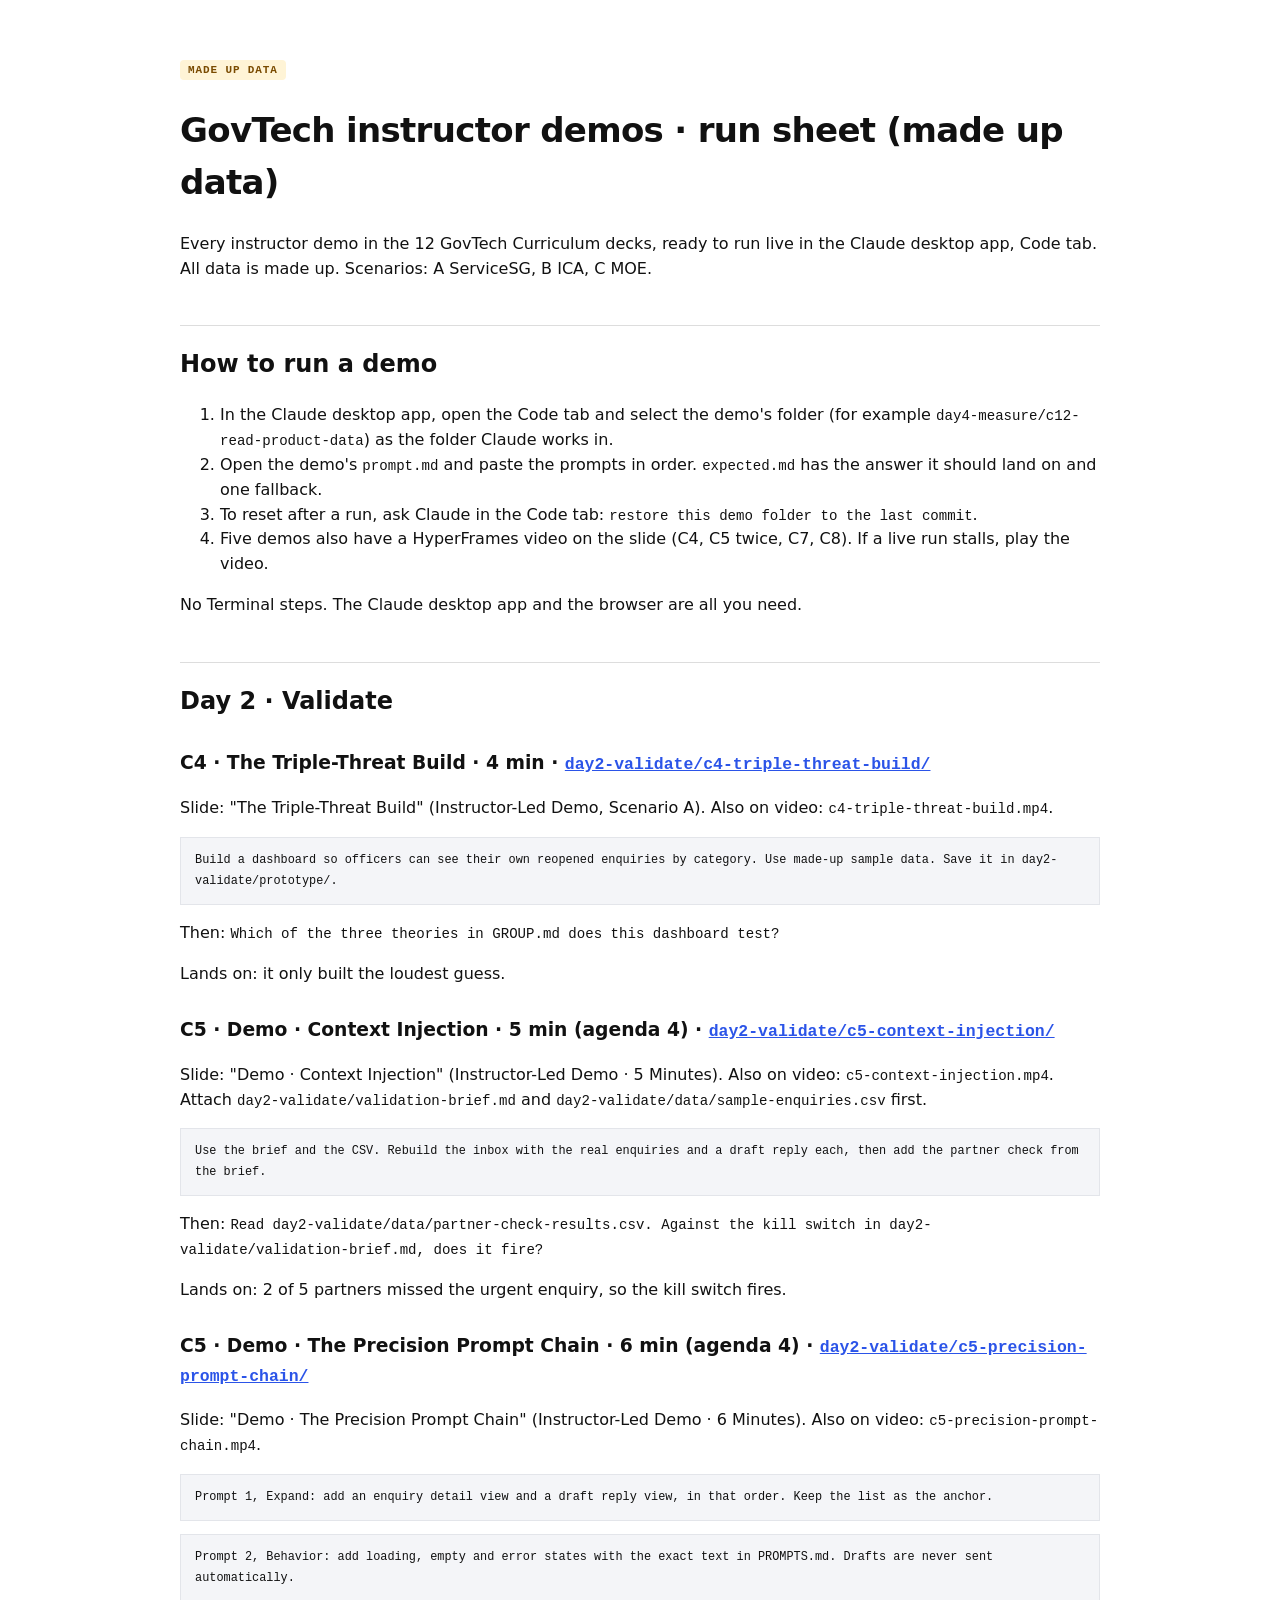
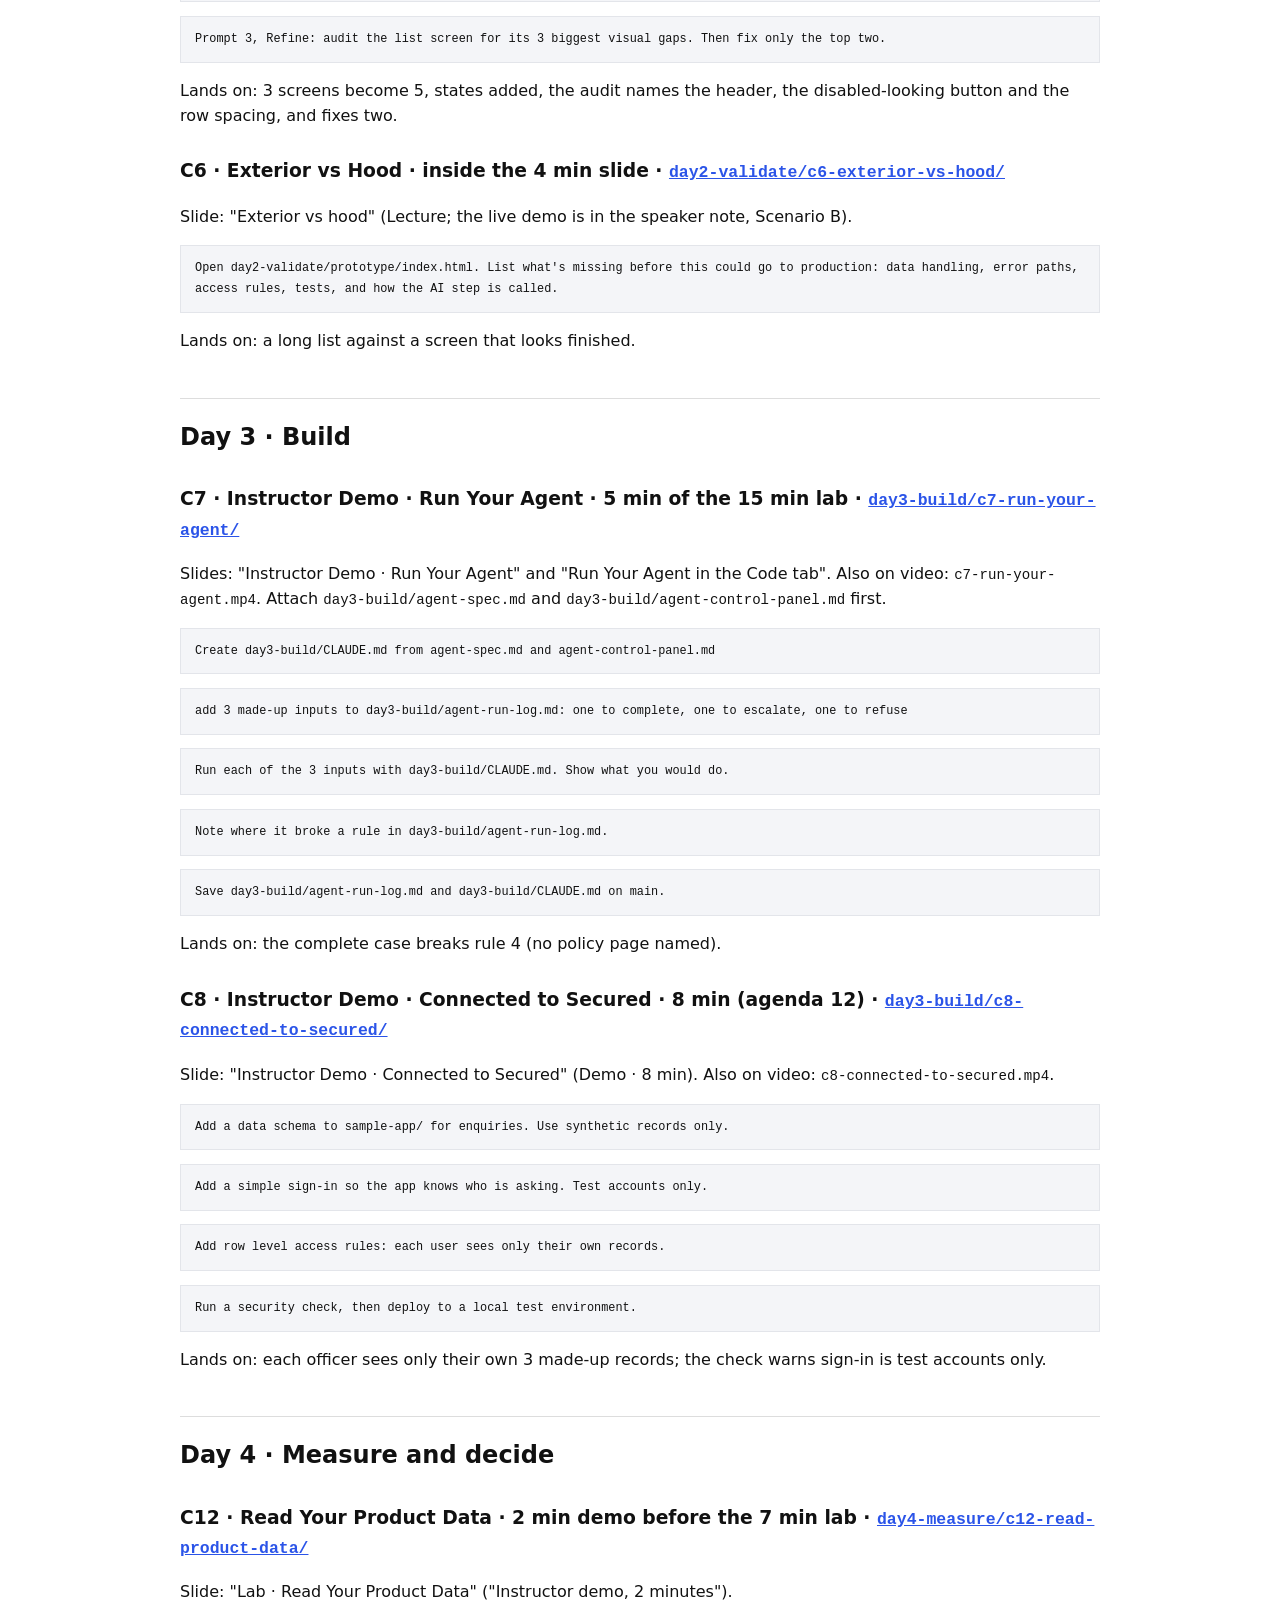
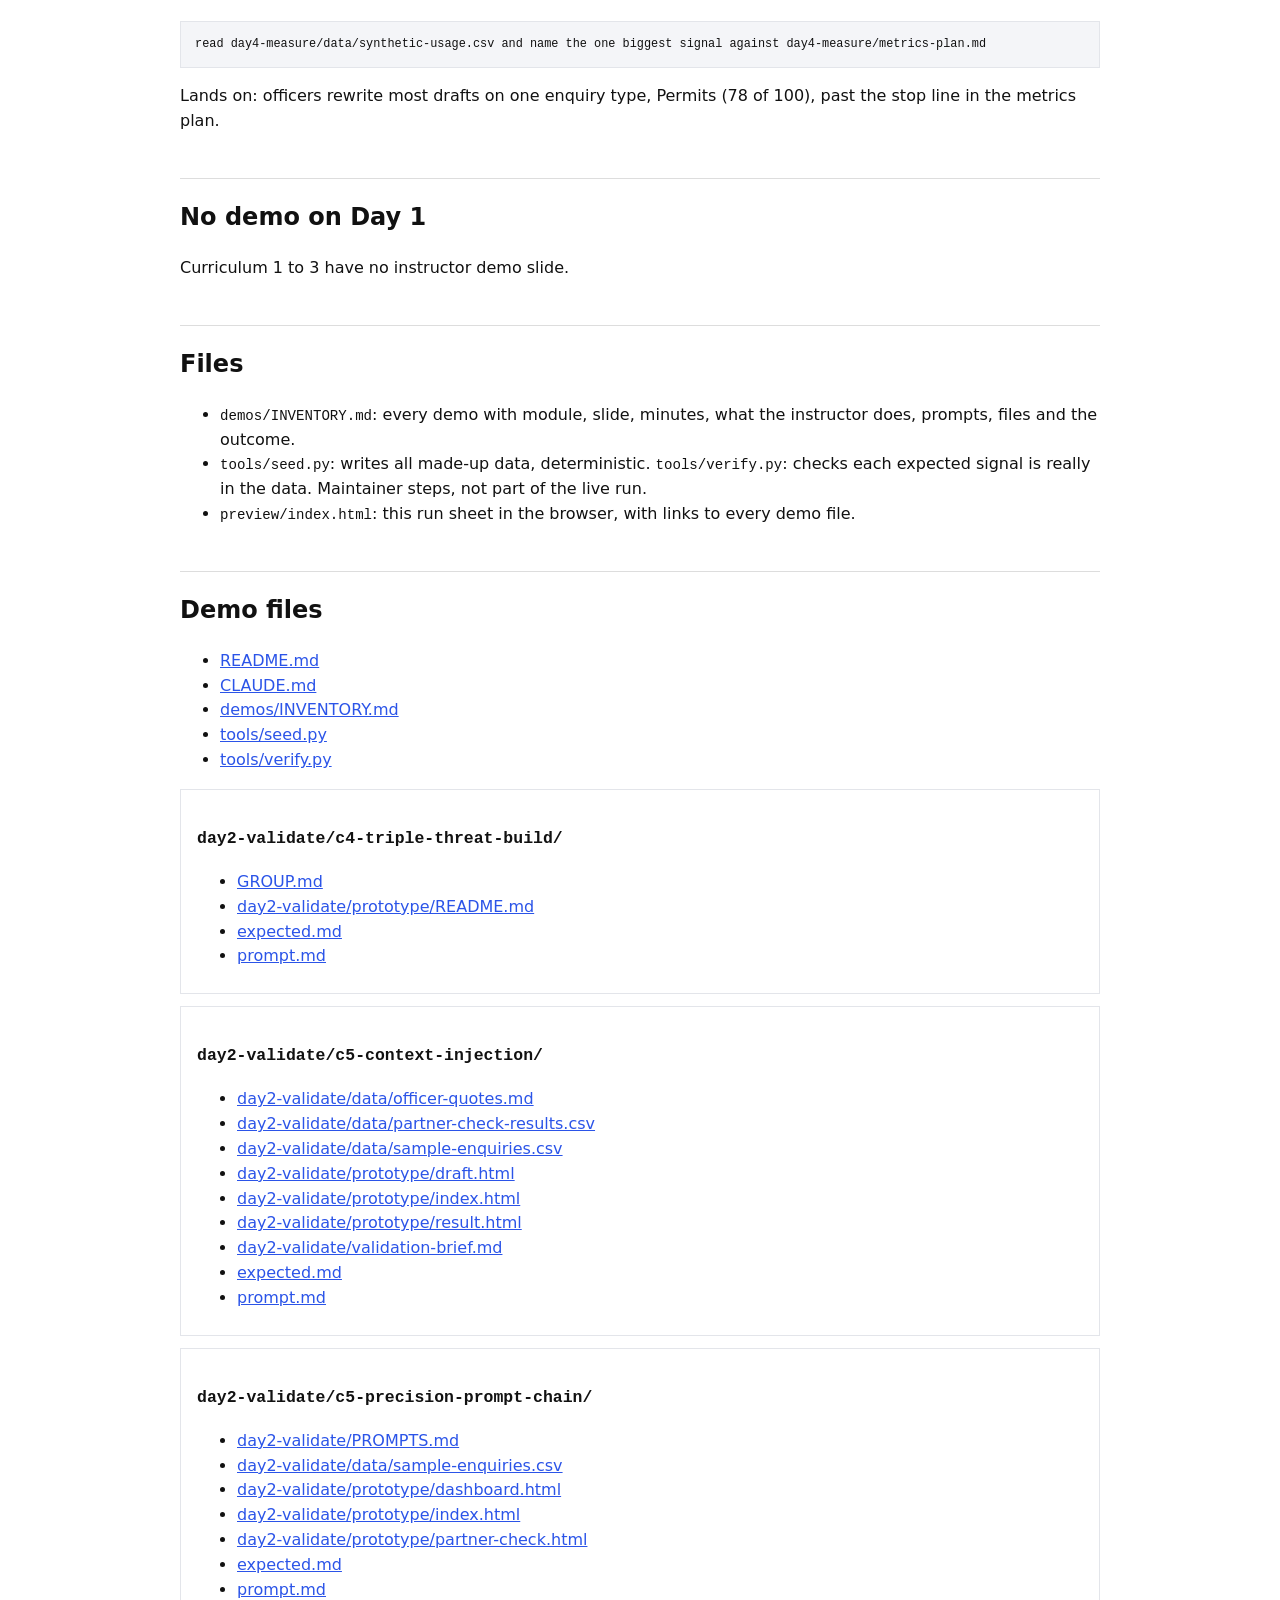
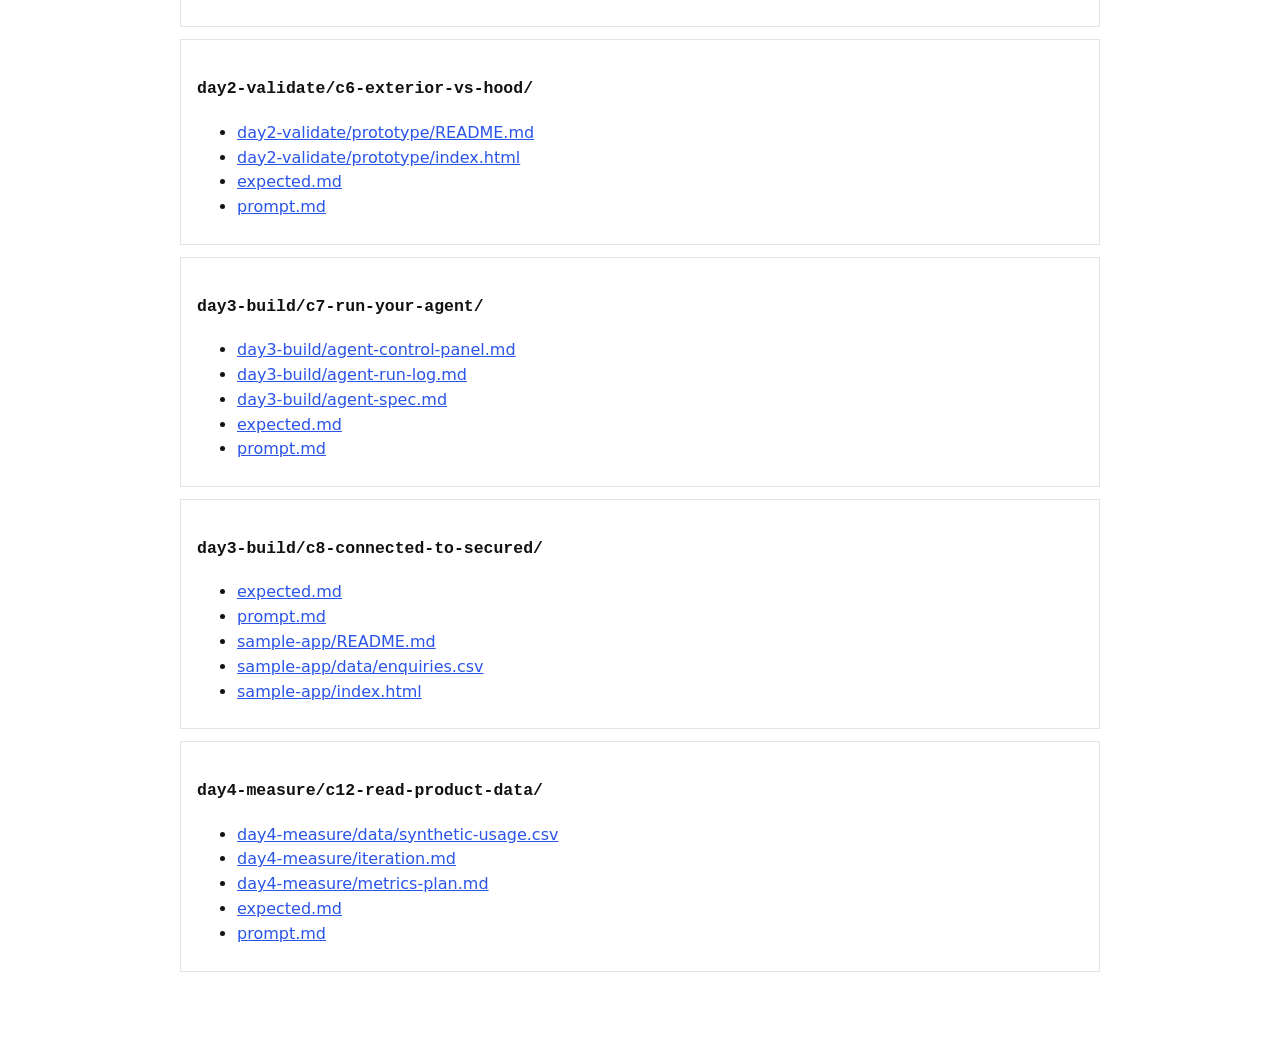
==== preview/index.html @ ea67bca6 "Instructor demos: 7 demos with made-up seeded data, run sheet, inventory, verify script, preview" ====
<!doctype html>
<!-- Made up data only. Preview of the GovTech instructor demos run sheet. -->
<html lang="en"><head><meta charset="utf-8"><meta name="viewport" content="width=device-width, initial-scale=1">
<title>GovTech instructor demos · run sheet (made up data)</title>
<style>
body{font-family:system-ui,Helvetica,Arial,sans-serif;max-width:920px;margin:0 auto;padding:40px 24px 80px;color:#111;line-height:1.55}
h1{font-size:34px;letter-spacing:-.02em} h2{margin-top:44px;border-top:1px solid #ddd;padding-top:20px} h3{margin-top:28px}
pre{background:#f4f5f8;border:1px solid #e3e5ea;padding:12px 14px;white-space:pre-wrap;font-size:13.5px}
code{font-family:ui-monospace,SFMono-Regular,monospace;font-size:.88em} a{color:#2b54e8}
.badge{display:inline-block;font:600 11px ui-monospace,monospace;letter-spacing:.08em;text-transform:uppercase;background:#fff4d6;color:#7a4b00;padding:4px 8px;border-radius:4px}
section{border:1px solid #e3e5ea;padding:4px 16px 8px;margin:12px 0}
</style></head><body>
<p><span class="badge">Made up data</span></p>
<h1>GovTech instructor demos · run sheet (made up data)</h1>
<p>Every instructor demo in the 12 GovTech Curriculum decks, ready to run live in the Claude desktop app, Code tab. All data is made up. Scenarios: A ServiceSG, B ICA, C MOE.</p>
<h2>How to run a demo</h2>
<ol>
<li>In the Claude desktop app, open the Code tab and select the demo's folder (for example <code>day4-measure/c12-read-product-data</code>) as the folder Claude works in.</li>
<li>Open the demo's <code>prompt.md</code> and paste the prompts in order. <code>expected.md</code> has the answer it should land on and one fallback.</li>
<li>To reset after a run, ask Claude in the Code tab: <code>restore this demo folder to the last commit</code>.</li>
<li>Five demos also have a HyperFrames video on the slide (C4, C5 twice, C7, C8). If a live run stalls, play the video.</li>
</ol>
<p>No Terminal steps. The Claude desktop app and the browser are all you need.</p>
<h2>Day 2 · Validate</h2>
<h3>C4 · The Triple-Threat Build · 4 min · <a href="#day2-validate-c4-triple-threat-build"><code>day2-validate/c4-triple-threat-build/</code></a></h3>
<p>Slide: "The Triple-Threat Build" (Instructor-Led Demo, Scenario A). Also on video: <code>c4-triple-threat-build.mp4</code>.</p>
<pre><code>Build a dashboard so officers can see their own reopened enquiries by category. Use made-up sample data. Save it in day2-validate/prototype/.
</code></pre>
<p>Then: <code>Which of the three theories in GROUP.md does this dashboard test?</code></p>
<p>Lands on: it only built the loudest guess.</p>
<h3>C5 · Demo · Context Injection · 5 min (agenda 4) · <a href="#day2-validate-c5-context-injection"><code>day2-validate/c5-context-injection/</code></a></h3>
<p>Slide: "Demo · Context Injection" (Instructor-Led Demo · 5 Minutes). Also on video: <code>c5-context-injection.mp4</code>. Attach <code>day2-validate/validation-brief.md</code> and <code>day2-validate/data/sample-enquiries.csv</code> first.</p>
<pre><code>Use the brief and the CSV. Rebuild the inbox with the real enquiries and a draft reply each, then add the partner check from the brief.
</code></pre>
<p>Then: <code>Read day2-validate/data/partner-check-results.csv. Against the kill switch in day2-validate/validation-brief.md, does it fire?</code></p>
<p>Lands on: 2 of 5 partners missed the urgent enquiry, so the kill switch fires.</p>
<h3>C5 · Demo · The Precision Prompt Chain · 6 min (agenda 4) · <a href="#day2-validate-c5-precision-prompt-chain"><code>day2-validate/c5-precision-prompt-chain/</code></a></h3>
<p>Slide: "Demo · The Precision Prompt Chain" (Instructor-Led Demo · 6 Minutes). Also on video: <code>c5-precision-prompt-chain.mp4</code>.</p>
<pre><code>Prompt 1, Expand: add an enquiry detail view and a draft reply view, in that order. Keep the list as the anchor.
</code></pre>
<pre><code>Prompt 2, Behavior: add loading, empty and error states with the exact text in PROMPTS.md. Drafts are never sent automatically.
</code></pre>
<pre><code>Prompt 3, Refine: audit the list screen for its 3 biggest visual gaps. Then fix only the top two.
</code></pre>
<p>Lands on: 3 screens become 5, states added, the audit names the header, the disabled-looking button and the row spacing, and fixes two.</p>
<h3>C6 · Exterior vs Hood · inside the 4 min slide · <a href="#day2-validate-c6-exterior-vs-hood"><code>day2-validate/c6-exterior-vs-hood/</code></a></h3>
<p>Slide: "Exterior vs hood" (Lecture; the live demo is in the speaker note, Scenario B).</p>
<pre><code>Open day2-validate/prototype/index.html. List what's missing before this could go to production: data handling, error paths, access rules, tests, and how the AI step is called.
</code></pre>
<p>Lands on: a long list against a screen that looks finished.</p>
<h2>Day 3 · Build</h2>
<h3>C7 · Instructor Demo · Run Your Agent · 5 min of the 15 min lab · <a href="#day3-build-c7-run-your-agent"><code>day3-build/c7-run-your-agent/</code></a></h3>
<p>Slides: "Instructor Demo · Run Your Agent" and "Run Your Agent in the Code tab". Also on video: <code>c7-run-your-agent.mp4</code>. Attach <code>day3-build/agent-spec.md</code> and <code>day3-build/agent-control-panel.md</code> first.</p>
<pre><code>Create day3-build/CLAUDE.md from agent-spec.md and agent-control-panel.md
</code></pre>
<pre><code>add 3 made-up inputs to day3-build/agent-run-log.md: one to complete, one to escalate, one to refuse
</code></pre>
<pre><code>Run each of the 3 inputs with day3-build/CLAUDE.md. Show what you would do.
</code></pre>
<pre><code>Note where it broke a rule in day3-build/agent-run-log.md.
</code></pre>
<pre><code>Save day3-build/agent-run-log.md and day3-build/CLAUDE.md on main.
</code></pre>
<p>Lands on: the complete case breaks rule 4 (no policy page named).</p>
<h3>C8 · Instructor Demo · Connected to Secured · 8 min (agenda 12) · <a href="#day3-build-c8-connected-to-secured"><code>day3-build/c8-connected-to-secured/</code></a></h3>
<p>Slide: "Instructor Demo · Connected to Secured" (Demo · 8 min). Also on video: <code>c8-connected-to-secured.mp4</code>.</p>
<pre><code>Add a data schema to sample-app/ for enquiries. Use synthetic records only.
</code></pre>
<pre><code>Add a simple sign-in so the app knows who is asking. Test accounts only.
</code></pre>
<pre><code>Add row level access rules: each user sees only their own records.
</code></pre>
<pre><code>Run a security check, then deploy to a local test environment.
</code></pre>
<p>Lands on: each officer sees only their own 3 made-up records; the check warns sign-in is test accounts only.</p>
<h2>Day 4 · Measure and decide</h2>
<h3>C12 · Read Your Product Data · 2 min demo before the 7 min lab · <a href="#day4-measure-c12-read-product-data"><code>day4-measure/c12-read-product-data/</code></a></h3>
<p>Slide: "Lab · Read Your Product Data" ("Instructor demo, 2 minutes").</p>
<pre><code>read day4-measure/data/synthetic-usage.csv and name the one biggest signal against day4-measure/metrics-plan.md
</code></pre>
<p>Lands on: officers rewrite most drafts on one enquiry type, Permits (78 of 100), past the stop line in the metrics plan.</p>
<h2>No demo on Day 1</h2>
<p>Curriculum 1 to 3 have no instructor demo slide.</p>
<h2>Files</h2>
<ul>
<li><code>demos/INVENTORY.md</code>: every demo with module, slide, minutes, what the instructor does, prompts, files and the outcome.</li>
<li><code>tools/seed.py</code>: writes all made-up data, deterministic. <code>tools/verify.py</code>: checks each expected signal is really in the data. Maintainer steps, not part of the live run.</li>
<li><code>preview/index.html</code>: this run sheet in the browser, with links to every demo file.</li>
</ul>
<h2>Demo files</h2>
<ul><li><a href="../README.md">README.md</a></li><li><a href="../CLAUDE.md">CLAUDE.md</a></li><li><a href="../demos/INVENTORY.md">demos/INVENTORY.md</a></li><li><a href="../tools/seed.py">tools/seed.py</a></li><li><a href="../tools/verify.py">tools/verify.py</a></li></ul>
<section id="day2-validate-c4-triple-threat-build"><h3><code>day2-validate/c4-triple-threat-build/</code></h3><ul><li><a href="../day2-validate/c4-triple-threat-build/GROUP.md">GROUP.md</a></li><li><a href="../day2-validate/c4-triple-threat-build/day2-validate/prototype/README.md">day2-validate/prototype/README.md</a></li><li><a href="../day2-validate/c4-triple-threat-build/expected.md">expected.md</a></li><li><a href="../day2-validate/c4-triple-threat-build/prompt.md">prompt.md</a></li></ul></section><section id="day2-validate-c5-context-injection"><h3><code>day2-validate/c5-context-injection/</code></h3><ul><li><a href="../day2-validate/c5-context-injection/day2-validate/data/officer-quotes.md">day2-validate/data/officer-quotes.md</a></li><li><a href="../day2-validate/c5-context-injection/day2-validate/data/partner-check-results.csv">day2-validate/data/partner-check-results.csv</a></li><li><a href="../day2-validate/c5-context-injection/day2-validate/data/sample-enquiries.csv">day2-validate/data/sample-enquiries.csv</a></li><li><a href="../day2-validate/c5-context-injection/day2-validate/prototype/draft.html">day2-validate/prototype/draft.html</a></li><li><a href="../day2-validate/c5-context-injection/day2-validate/prototype/index.html">day2-validate/prototype/index.html</a></li><li><a href="../day2-validate/c5-context-injection/day2-validate/prototype/result.html">day2-validate/prototype/result.html</a></li><li><a href="../day2-validate/c5-context-injection/day2-validate/validation-brief.md">day2-validate/validation-brief.md</a></li><li><a href="../day2-validate/c5-context-injection/expected.md">expected.md</a></li><li><a href="../day2-validate/c5-context-injection/prompt.md">prompt.md</a></li></ul></section><section id="day2-validate-c5-precision-prompt-chain"><h3><code>day2-validate/c5-precision-prompt-chain/</code></h3><ul><li><a href="../day2-validate/c5-precision-prompt-chain/day2-validate/PROMPTS.md">day2-validate/PROMPTS.md</a></li><li><a href="../day2-validate/c5-precision-prompt-chain/day2-validate/data/sample-enquiries.csv">day2-validate/data/sample-enquiries.csv</a></li><li><a href="../day2-validate/c5-precision-prompt-chain/day2-validate/prototype/dashboard.html">day2-validate/prototype/dashboard.html</a></li><li><a href="../day2-validate/c5-precision-prompt-chain/day2-validate/prototype/index.html">day2-validate/prototype/index.html</a></li><li><a href="../day2-validate/c5-precision-prompt-chain/day2-validate/prototype/partner-check.html">day2-validate/prototype/partner-check.html</a></li><li><a href="../day2-validate/c5-precision-prompt-chain/expected.md">expected.md</a></li><li><a href="../day2-validate/c5-precision-prompt-chain/prompt.md">prompt.md</a></li></ul></section><section id="day2-validate-c6-exterior-vs-hood"><h3><code>day2-validate/c6-exterior-vs-hood/</code></h3><ul><li><a href="../day2-validate/c6-exterior-vs-hood/day2-validate/prototype/README.md">day2-validate/prototype/README.md</a></li><li><a href="../day2-validate/c6-exterior-vs-hood/day2-validate/prototype/index.html">day2-validate/prototype/index.html</a></li><li><a href="../day2-validate/c6-exterior-vs-hood/expected.md">expected.md</a></li><li><a href="../day2-validate/c6-exterior-vs-hood/prompt.md">prompt.md</a></li></ul></section><section id="day3-build-c7-run-your-agent"><h3><code>day3-build/c7-run-your-agent/</code></h3><ul><li><a href="../day3-build/c7-run-your-agent/day3-build/agent-control-panel.md">day3-build/agent-control-panel.md</a></li><li><a href="../day3-build/c7-run-your-agent/day3-build/agent-run-log.md">day3-build/agent-run-log.md</a></li><li><a href="../day3-build/c7-run-your-agent/day3-build/agent-spec.md">day3-build/agent-spec.md</a></li><li><a href="../day3-build/c7-run-your-agent/expected.md">expected.md</a></li><li><a href="../day3-build/c7-run-your-agent/prompt.md">prompt.md</a></li></ul></section><section id="day3-build-c8-connected-to-secured"><h3><code>day3-build/c8-connected-to-secured/</code></h3><ul><li><a href="../day3-build/c8-connected-to-secured/expected.md">expected.md</a></li><li><a href="../day3-build/c8-connected-to-secured/prompt.md">prompt.md</a></li><li><a href="../day3-build/c8-connected-to-secured/sample-app/README.md">sample-app/README.md</a></li><li><a href="../day3-build/c8-connected-to-secured/sample-app/data/enquiries.csv">sample-app/data/enquiries.csv</a></li><li><a href="../day3-build/c8-connected-to-secured/sample-app/index.html">sample-app/index.html</a></li></ul></section><section id="day4-measure-c12-read-product-data"><h3><code>day4-measure/c12-read-product-data/</code></h3><ul><li><a href="../day4-measure/c12-read-product-data/day4-measure/data/synthetic-usage.csv">day4-measure/data/synthetic-usage.csv</a></li><li><a href="../day4-measure/c12-read-product-data/day4-measure/iteration.md">day4-measure/iteration.md</a></li><li><a href="../day4-measure/c12-read-product-data/day4-measure/metrics-plan.md">day4-measure/metrics-plan.md</a></li><li><a href="../day4-measure/c12-read-product-data/expected.md">expected.md</a></li><li><a href="../day4-measure/c12-read-product-data/prompt.md">prompt.md</a></li></ul></section>
</body></html>
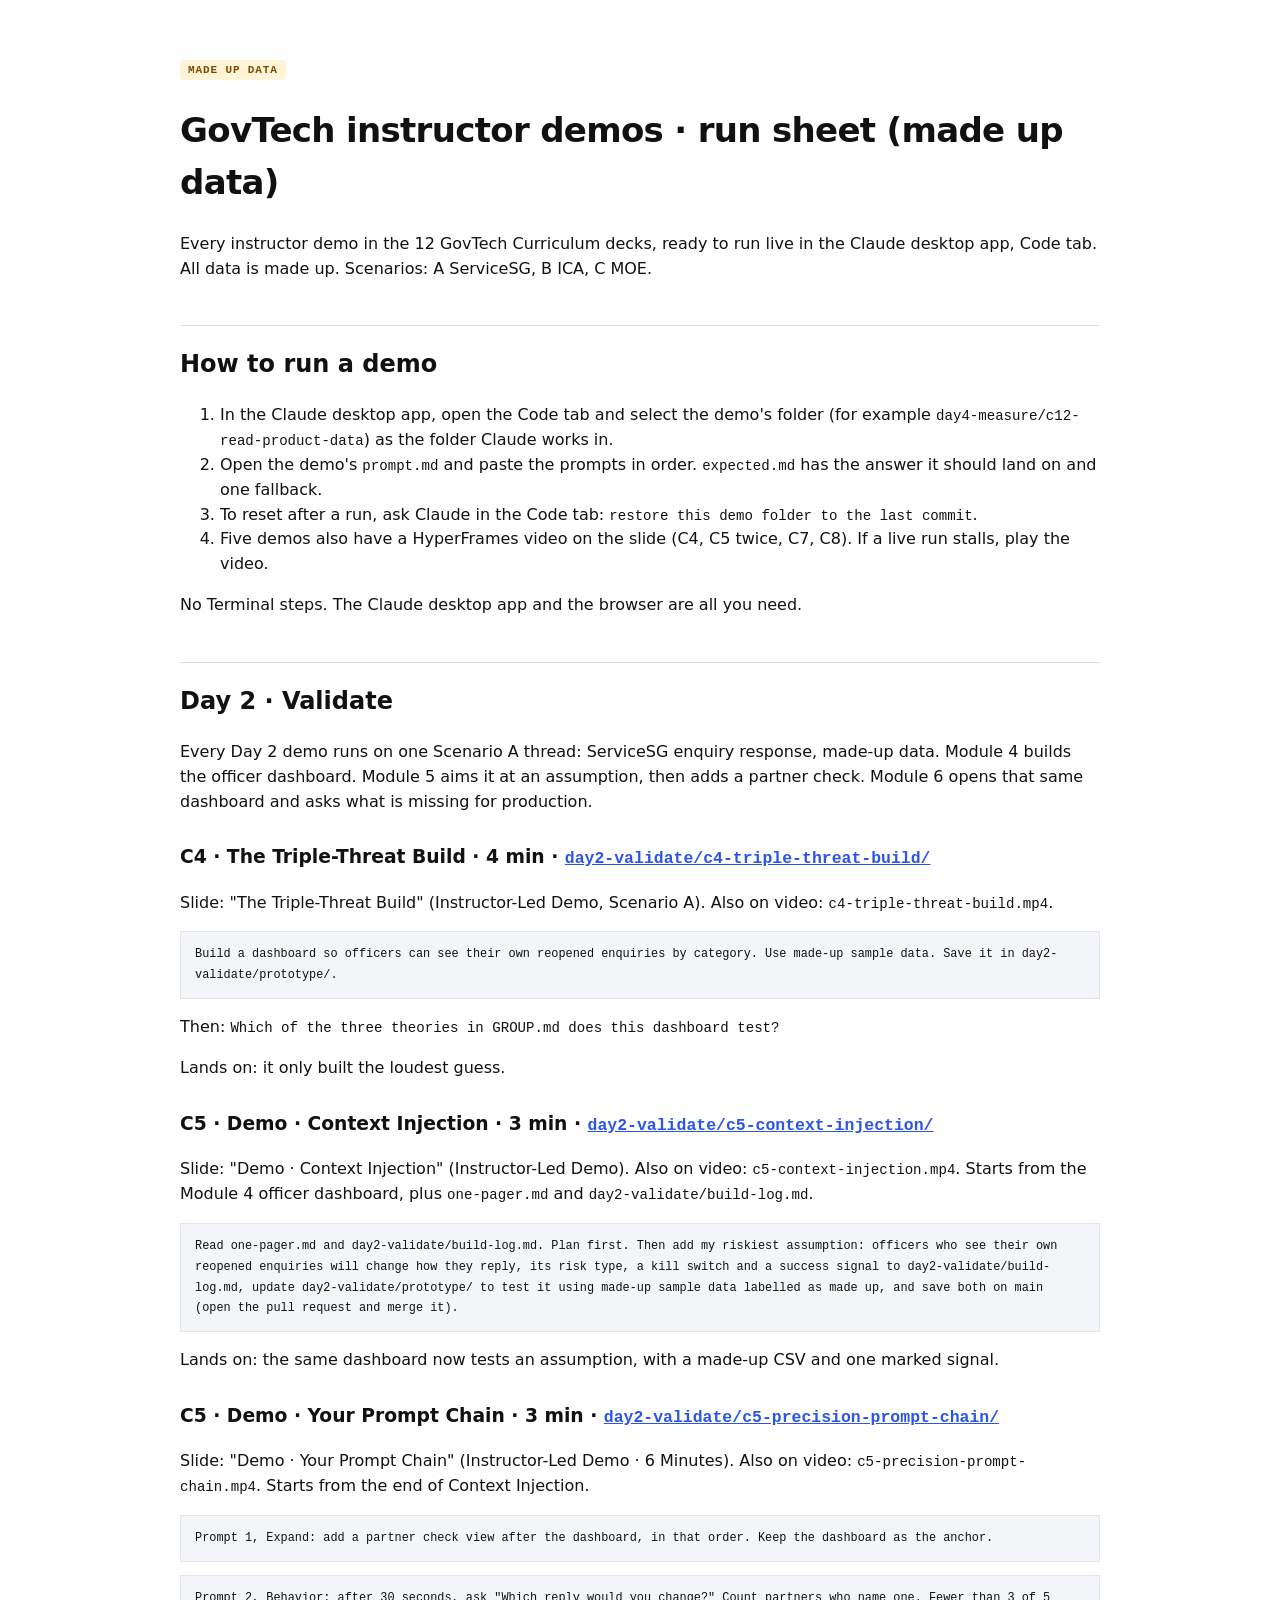
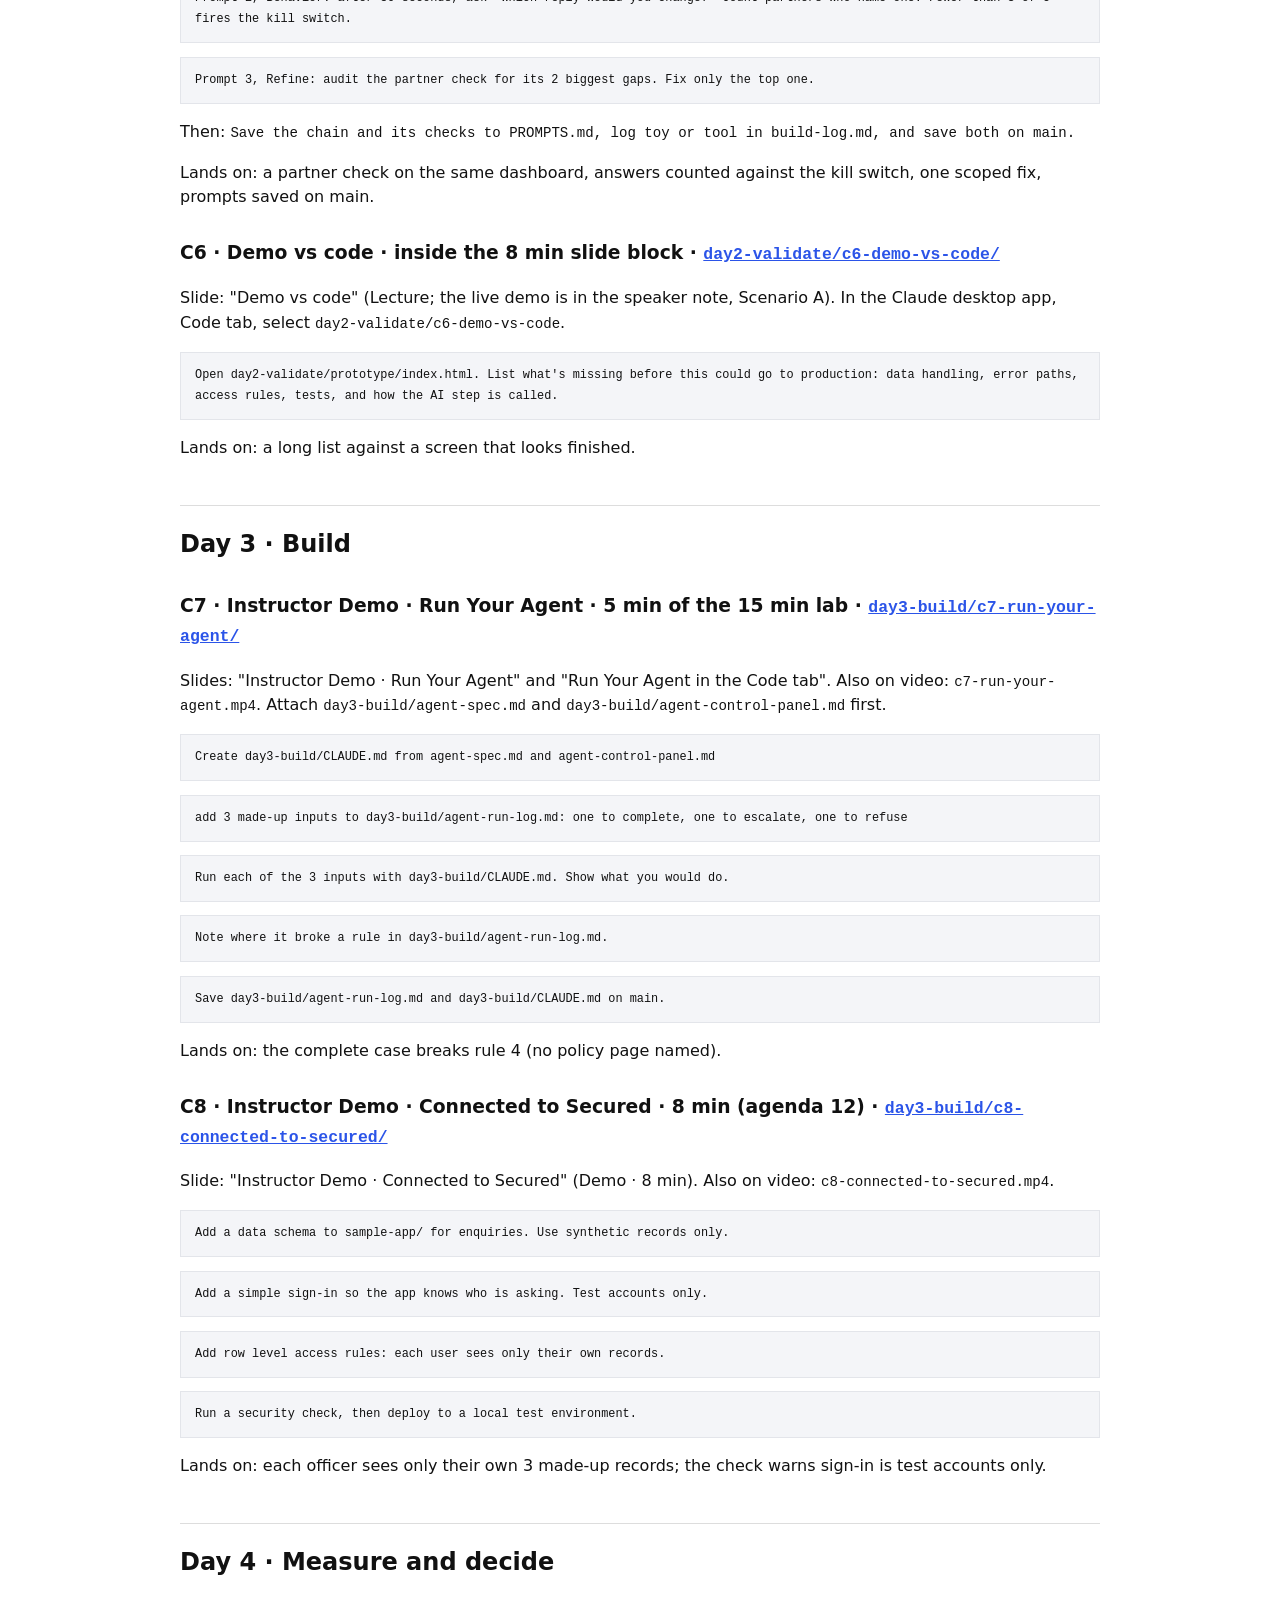
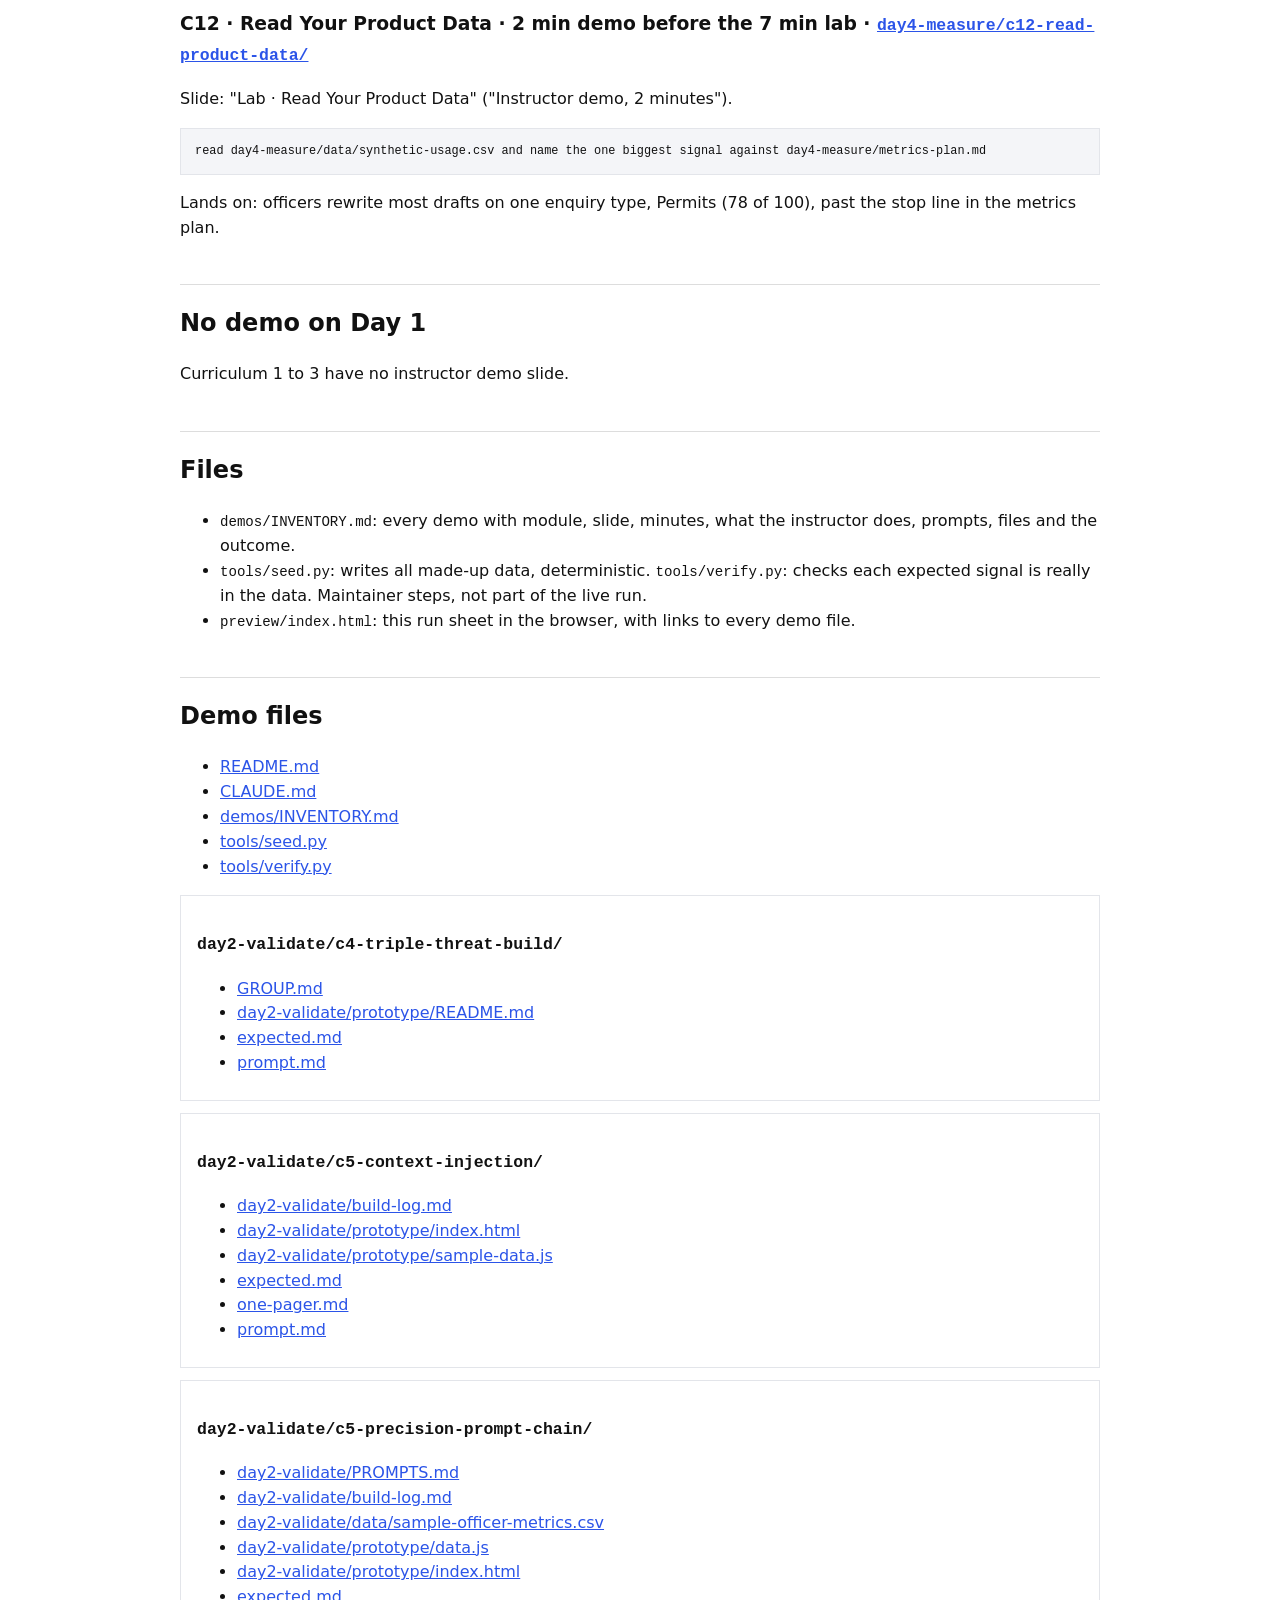
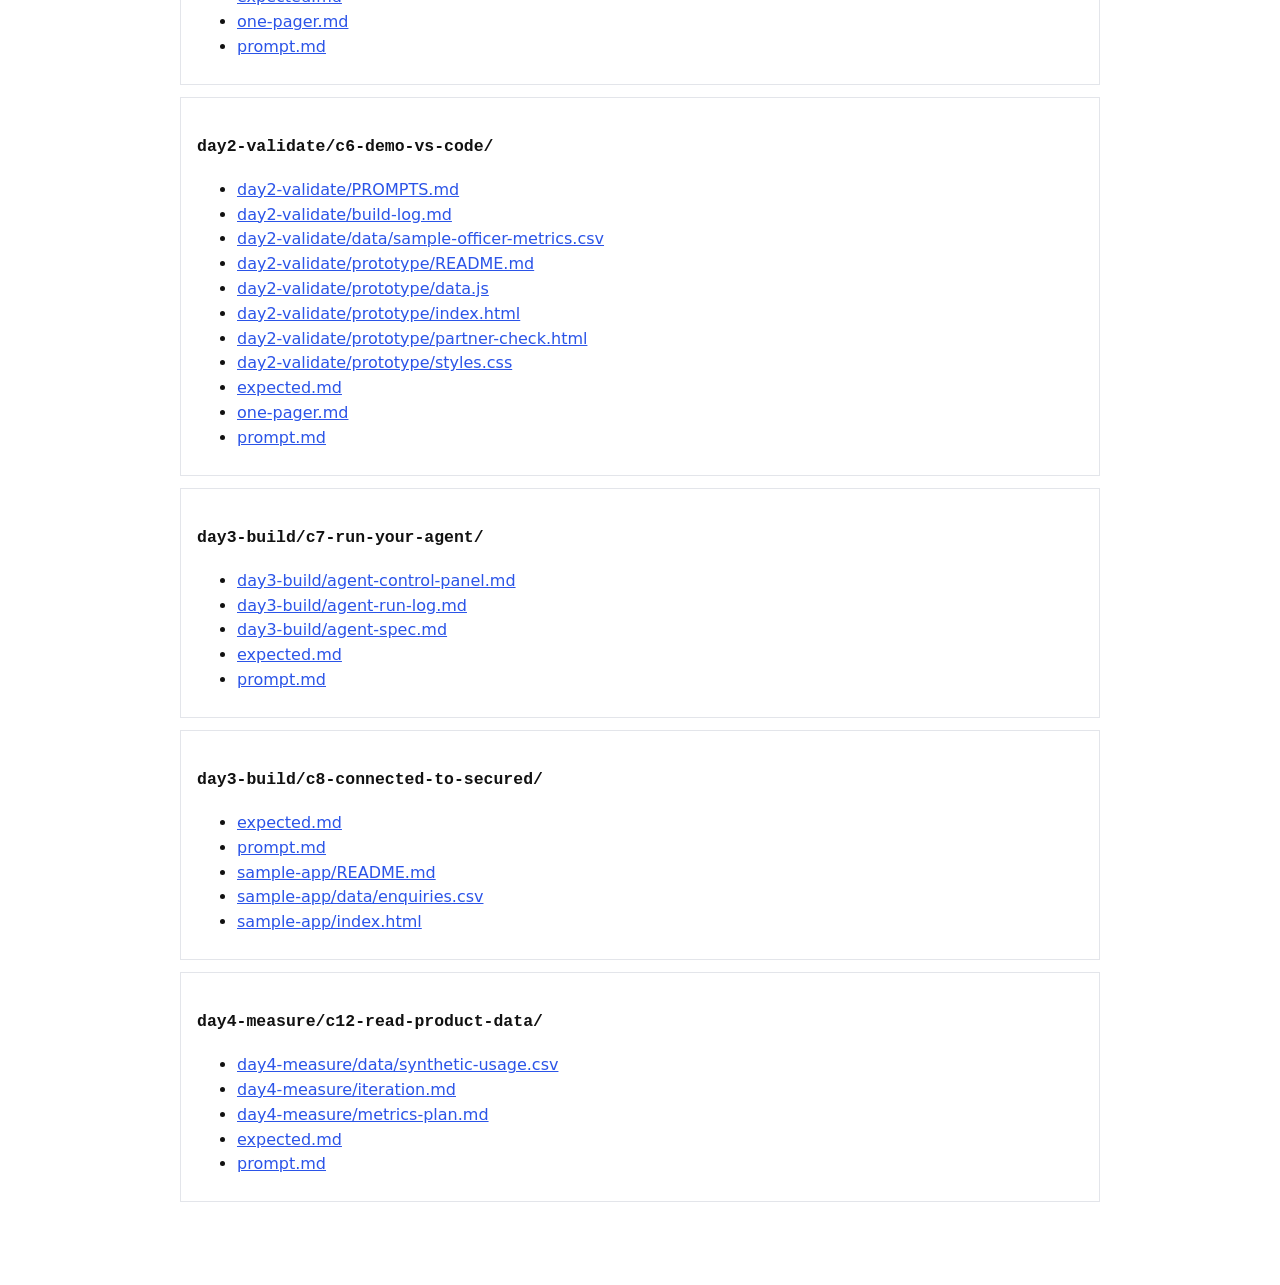
==== commit a07b9516: "Day 2 instructor demos: one Scenario A thread through Demo vs code Switch C6 from the Scenario B ICA" ====
--- a/preview/index.html
+++ b/preview/index.html
@@ -22,29 +22,30 @@
 </ol>
 <p>No Terminal steps. The Claude desktop app and the browser are all you need.</p>
 <h2>Day 2 · Validate</h2>
+<p>Every Day 2 demo runs on one Scenario A thread: ServiceSG enquiry response, made-up data. Module 4 builds the officer dashboard. Module 5 aims it at an assumption, then adds a partner check. Module 6 opens that same dashboard and asks what is missing for production.</p>
 <h3>C4 · The Triple-Threat Build · 4 min · <a href="#day2-validate-c4-triple-threat-build"><code>day2-validate/c4-triple-threat-build/</code></a></h3>
 <p>Slide: "The Triple-Threat Build" (Instructor-Led Demo, Scenario A). Also on video: <code>c4-triple-threat-build.mp4</code>.</p>
 <pre><code>Build a dashboard so officers can see their own reopened enquiries by category. Use made-up sample data. Save it in day2-validate/prototype/.
 </code></pre>
 <p>Then: <code>Which of the three theories in GROUP.md does this dashboard test?</code></p>
 <p>Lands on: it only built the loudest guess.</p>
-<h3>C5 · Demo · Context Injection · 5 min (agenda 4) · <a href="#day2-validate-c5-context-injection"><code>day2-validate/c5-context-injection/</code></a></h3>
-<p>Slide: "Demo · Context Injection" (Instructor-Led Demo · 5 Minutes). Also on video: <code>c5-context-injection.mp4</code>. Attach <code>day2-validate/validation-brief.md</code> and <code>day2-validate/data/sample-enquiries.csv</code> first.</p>
-<pre><code>Use the brief and the CSV. Rebuild the inbox with the real enquiries and a draft reply each, then add the partner check from the brief.
+<h3>C5 · Demo · Context Injection · 3 min · <a href="#day2-validate-c5-context-injection"><code>day2-validate/c5-context-injection/</code></a></h3>
+<p>Slide: "Demo · Context Injection" (Instructor-Led Demo). Also on video: <code>c5-context-injection.mp4</code>. Starts from the Module 4 officer dashboard, plus <code>one-pager.md</code> and <code>day2-validate/build-log.md</code>.</p>
+<pre><code>Read one-pager.md and day2-validate/build-log.md. Plan first. Then add my riskiest assumption: officers who see their own reopened enquiries will change how they reply, its risk type, a kill switch and a success signal to day2-validate/build-log.md, update day2-validate/prototype/ to test it using made-up sample data labelled as made up, and save both on main (open the pull request and merge it).
 </code></pre>
-<p>Then: <code>Read day2-validate/data/partner-check-results.csv. Against the kill switch in day2-validate/validation-brief.md, does it fire?</code></p>
-<p>Lands on: 2 of 5 partners missed the urgent enquiry, so the kill switch fires.</p>
-<h3>C5 · Demo · The Precision Prompt Chain · 6 min (agenda 4) · <a href="#day2-validate-c5-precision-prompt-chain"><code>day2-validate/c5-precision-prompt-chain/</code></a></h3>
-<p>Slide: "Demo · The Precision Prompt Chain" (Instructor-Led Demo · 6 Minutes). Also on video: <code>c5-precision-prompt-chain.mp4</code>.</p>
-<pre><code>Prompt 1, Expand: add an enquiry detail view and a draft reply view, in that order. Keep the list as the anchor.
+<p>Lands on: the same dashboard now tests an assumption, with a made-up CSV and one marked signal.</p>
+<h3>C5 · Demo · Your Prompt Chain · 3 min · <a href="#day2-validate-c5-precision-prompt-chain"><code>day2-validate/c5-precision-prompt-chain/</code></a></h3>
+<p>Slide: "Demo · Your Prompt Chain" (Instructor-Led Demo · 6 Minutes). Also on video: <code>c5-precision-prompt-chain.mp4</code>. Starts from the end of Context Injection.</p>
+<pre><code>Prompt 1, Expand: add a partner check view after the dashboard, in that order. Keep the dashboard as the anchor.
 </code></pre>
-<pre><code>Prompt 2, Behavior: add loading, empty and error states with the exact text in PROMPTS.md. Drafts are never sent automatically.
+<pre><code>Prompt 2, Behavior: after 30 seconds, ask &quot;Which reply would you change?&quot; Count partners who name one. Fewer than 3 of 5 fires the kill switch.
 </code></pre>
-<pre><code>Prompt 3, Refine: audit the list screen for its 3 biggest visual gaps. Then fix only the top two.
+<pre><code>Prompt 3, Refine: audit the partner check for its 2 biggest gaps. Fix only the top one.
 </code></pre>
-<p>Lands on: 3 screens become 5, states added, the audit names the header, the disabled-looking button and the row spacing, and fixes two.</p>
-<h3>C6 · Exterior vs Hood · inside the 4 min slide · <a href="#day2-validate-c6-exterior-vs-hood"><code>day2-validate/c6-exterior-vs-hood/</code></a></h3>
-<p>Slide: "Exterior vs hood" (Lecture; the live demo is in the speaker note, Scenario B).</p>
+<p>Then: <code>Save the chain and its checks to PROMPTS.md, log toy or tool in build-log.md, and save both on main.</code></p>
+<p>Lands on: a partner check on the same dashboard, answers counted against the kill switch, one scoped fix, prompts saved on main.</p>
+<h3>C6 · Demo vs code · inside the 8 min slide block · <a href="#day2-validate-c6-demo-vs-code"><code>day2-validate/c6-demo-vs-code/</code></a></h3>
+<p>Slide: "Demo vs code" (Lecture; the live demo is in the speaker note, Scenario A). In the Claude desktop app, Code tab, select <code>day2-validate/c6-demo-vs-code</code>.</p>
 <pre><code>Open day2-validate/prototype/index.html. List what's missing before this could go to production: data handling, error paths, access rules, tests, and how the AI step is called.
 </code></pre>
 <p>Lands on: a long list against a screen that looks finished.</p>
@@ -89,5 +90,5 @@
 </ul>
 <h2>Demo files</h2>
 <ul><li><a href="../README.md">README.md</a></li><li><a href="../CLAUDE.md">CLAUDE.md</a></li><li><a href="../demos/INVENTORY.md">demos/INVENTORY.md</a></li><li><a href="../tools/seed.py">tools/seed.py</a></li><li><a href="../tools/verify.py">tools/verify.py</a></li></ul>
-<section id="day2-validate-c4-triple-threat-build"><h3><code>day2-validate/c4-triple-threat-build/</code></h3><ul><li><a href="../day2-validate/c4-triple-threat-build/GROUP.md">GROUP.md</a></li><li><a href="../day2-validate/c4-triple-threat-build/day2-validate/prototype/README.md">day2-validate/prototype/README.md</a></li><li><a href="../day2-validate/c4-triple-threat-build/expected.md">expected.md</a></li><li><a href="../day2-validate/c4-triple-threat-build/prompt.md">prompt.md</a></li></ul></section><section id="day2-validate-c5-context-injection"><h3><code>day2-validate/c5-context-injection/</code></h3><ul><li><a href="../day2-validate/c5-context-injection/day2-validate/data/officer-quotes.md">day2-validate/data/officer-quotes.md</a></li><li><a href="../day2-validate/c5-context-injection/day2-validate/data/partner-check-results.csv">day2-validate/data/partner-check-results.csv</a></li><li><a href="../day2-validate/c5-context-injection/day2-validate/data/sample-enquiries.csv">day2-validate/data/sample-enquiries.csv</a></li><li><a href="../day2-validate/c5-context-injection/day2-validate/prototype/draft.html">day2-validate/prototype/draft.html</a></li><li><a href="../day2-validate/c5-context-injection/day2-validate/prototype/index.html">day2-validate/prototype/index.html</a></li><li><a href="../day2-validate/c5-context-injection/day2-validate/prototype/result.html">day2-validate/prototype/result.html</a></li><li><a href="../day2-validate/c5-context-injection/day2-validate/validation-brief.md">day2-validate/validation-brief.md</a></li><li><a href="../day2-validate/c5-context-injection/expected.md">expected.md</a></li><li><a href="../day2-validate/c5-context-injection/prompt.md">prompt.md</a></li></ul></section><section id="day2-validate-c5-precision-prompt-chain"><h3><code>day2-validate/c5-precision-prompt-chain/</code></h3><ul><li><a href="../day2-validate/c5-precision-prompt-chain/day2-validate/PROMPTS.md">day2-validate/PROMPTS.md</a></li><li><a href="../day2-validate/c5-precision-prompt-chain/day2-validate/data/sample-enquiries.csv">day2-validate/data/sample-enquiries.csv</a></li><li><a href="../day2-validate/c5-precision-prompt-chain/day2-validate/prototype/dashboard.html">day2-validate/prototype/dashboard.html</a></li><li><a href="../day2-validate/c5-precision-prompt-chain/day2-validate/prototype/index.html">day2-validate/prototype/index.html</a></li><li><a href="../day2-validate/c5-precision-prompt-chain/day2-validate/prototype/partner-check.html">day2-validate/prototype/partner-check.html</a></li><li><a href="../day2-validate/c5-precision-prompt-chain/expected.md">expected.md</a></li><li><a href="../day2-validate/c5-precision-prompt-chain/prompt.md">prompt.md</a></li></ul></section><section id="day2-validate-c6-exterior-vs-hood"><h3><code>day2-validate/c6-exterior-vs-hood/</code></h3><ul><li><a href="../day2-validate/c6-exterior-vs-hood/day2-validate/prototype/README.md">day2-validate/prototype/README.md</a></li><li><a href="../day2-validate/c6-exterior-vs-hood/day2-validate/prototype/index.html">day2-validate/prototype/index.html</a></li><li><a href="../day2-validate/c6-exterior-vs-hood/expected.md">expected.md</a></li><li><a href="../day2-validate/c6-exterior-vs-hood/prompt.md">prompt.md</a></li></ul></section><section id="day3-build-c7-run-your-agent"><h3><code>day3-build/c7-run-your-agent/</code></h3><ul><li><a href="../day3-build/c7-run-your-agent/day3-build/agent-control-panel.md">day3-build/agent-control-panel.md</a></li><li><a href="../day3-build/c7-run-your-agent/day3-build/agent-run-log.md">day3-build/agent-run-log.md</a></li><li><a href="../day3-build/c7-run-your-agent/day3-build/agent-spec.md">day3-build/agent-spec.md</a></li><li><a href="../day3-build/c7-run-your-agent/expected.md">expected.md</a></li><li><a href="../day3-build/c7-run-your-agent/prompt.md">prompt.md</a></li></ul></section><section id="day3-build-c8-connected-to-secured"><h3><code>day3-build/c8-connected-to-secured/</code></h3><ul><li><a href="../day3-build/c8-connected-to-secured/expected.md">expected.md</a></li><li><a href="../day3-build/c8-connected-to-secured/prompt.md">prompt.md</a></li><li><a href="../day3-build/c8-connected-to-secured/sample-app/README.md">sample-app/README.md</a></li><li><a href="../day3-build/c8-connected-to-secured/sample-app/data/enquiries.csv">sample-app/data/enquiries.csv</a></li><li><a href="../day3-build/c8-connected-to-secured/sample-app/index.html">sample-app/index.html</a></li></ul></section><section id="day4-measure-c12-read-product-data"><h3><code>day4-measure/c12-read-product-data/</code></h3><ul><li><a href="../day4-measure/c12-read-product-data/day4-measure/data/synthetic-usage.csv">day4-measure/data/synthetic-usage.csv</a></li><li><a href="../day4-measure/c12-read-product-data/day4-measure/iteration.md">day4-measure/iteration.md</a></li><li><a href="../day4-measure/c12-read-product-data/day4-measure/metrics-plan.md">day4-measure/metrics-plan.md</a></li><li><a href="../day4-measure/c12-read-product-data/expected.md">expected.md</a></li><li><a href="../day4-measure/c12-read-product-data/prompt.md">prompt.md</a></li></ul></section>
+<section id="day2-validate-c4-triple-threat-build"><h3><code>day2-validate/c4-triple-threat-build/</code></h3><ul><li><a href="../day2-validate/c4-triple-threat-build/GROUP.md">GROUP.md</a></li><li><a href="../day2-validate/c4-triple-threat-build/day2-validate/prototype/README.md">day2-validate/prototype/README.md</a></li><li><a href="../day2-validate/c4-triple-threat-build/expected.md">expected.md</a></li><li><a href="../day2-validate/c4-triple-threat-build/prompt.md">prompt.md</a></li></ul></section><section id="day2-validate-c5-context-injection"><h3><code>day2-validate/c5-context-injection/</code></h3><ul><li><a href="../day2-validate/c5-context-injection/day2-validate/build-log.md">day2-validate/build-log.md</a></li><li><a href="../day2-validate/c5-context-injection/day2-validate/prototype/index.html">day2-validate/prototype/index.html</a></li><li><a href="../day2-validate/c5-context-injection/day2-validate/prototype/sample-data.js">day2-validate/prototype/sample-data.js</a></li><li><a href="../day2-validate/c5-context-injection/expected.md">expected.md</a></li><li><a href="../day2-validate/c5-context-injection/one-pager.md">one-pager.md</a></li><li><a href="../day2-validate/c5-context-injection/prompt.md">prompt.md</a></li></ul></section><section id="day2-validate-c5-precision-prompt-chain"><h3><code>day2-validate/c5-precision-prompt-chain/</code></h3><ul><li><a href="../day2-validate/c5-precision-prompt-chain/day2-validate/PROMPTS.md">day2-validate/PROMPTS.md</a></li><li><a href="../day2-validate/c5-precision-prompt-chain/day2-validate/build-log.md">day2-validate/build-log.md</a></li><li><a href="../day2-validate/c5-precision-prompt-chain/day2-validate/data/sample-officer-metrics.csv">day2-validate/data/sample-officer-metrics.csv</a></li><li><a href="../day2-validate/c5-precision-prompt-chain/day2-validate/prototype/data.js">day2-validate/prototype/data.js</a></li><li><a href="../day2-validate/c5-precision-prompt-chain/day2-validate/prototype/index.html">day2-validate/prototype/index.html</a></li><li><a href="../day2-validate/c5-precision-prompt-chain/expected.md">expected.md</a></li><li><a href="../day2-validate/c5-precision-prompt-chain/one-pager.md">one-pager.md</a></li><li><a href="../day2-validate/c5-precision-prompt-chain/prompt.md">prompt.md</a></li></ul></section><section id="day2-validate-c6-demo-vs-code"><h3><code>day2-validate/c6-demo-vs-code/</code></h3><ul><li><a href="../day2-validate/c6-demo-vs-code/day2-validate/PROMPTS.md">day2-validate/PROMPTS.md</a></li><li><a href="../day2-validate/c6-demo-vs-code/day2-validate/build-log.md">day2-validate/build-log.md</a></li><li><a href="../day2-validate/c6-demo-vs-code/day2-validate/data/sample-officer-metrics.csv">day2-validate/data/sample-officer-metrics.csv</a></li><li><a href="../day2-validate/c6-demo-vs-code/day2-validate/prototype/README.md">day2-validate/prototype/README.md</a></li><li><a href="../day2-validate/c6-demo-vs-code/day2-validate/prototype/data.js">day2-validate/prototype/data.js</a></li><li><a href="../day2-validate/c6-demo-vs-code/day2-validate/prototype/index.html">day2-validate/prototype/index.html</a></li><li><a href="../day2-validate/c6-demo-vs-code/day2-validate/prototype/partner-check.html">day2-validate/prototype/partner-check.html</a></li><li><a href="../day2-validate/c6-demo-vs-code/day2-validate/prototype/styles.css">day2-validate/prototype/styles.css</a></li><li><a href="../day2-validate/c6-demo-vs-code/expected.md">expected.md</a></li><li><a href="../day2-validate/c6-demo-vs-code/one-pager.md">one-pager.md</a></li><li><a href="../day2-validate/c6-demo-vs-code/prompt.md">prompt.md</a></li></ul></section><section id="day3-build-c7-run-your-agent"><h3><code>day3-build/c7-run-your-agent/</code></h3><ul><li><a href="../day3-build/c7-run-your-agent/day3-build/agent-control-panel.md">day3-build/agent-control-panel.md</a></li><li><a href="../day3-build/c7-run-your-agent/day3-build/agent-run-log.md">day3-build/agent-run-log.md</a></li><li><a href="../day3-build/c7-run-your-agent/day3-build/agent-spec.md">day3-build/agent-spec.md</a></li><li><a href="../day3-build/c7-run-your-agent/expected.md">expected.md</a></li><li><a href="../day3-build/c7-run-your-agent/prompt.md">prompt.md</a></li></ul></section><section id="day3-build-c8-connected-to-secured"><h3><code>day3-build/c8-connected-to-secured/</code></h3><ul><li><a href="../day3-build/c8-connected-to-secured/expected.md">expected.md</a></li><li><a href="../day3-build/c8-connected-to-secured/prompt.md">prompt.md</a></li><li><a href="../day3-build/c8-connected-to-secured/sample-app/README.md">sample-app/README.md</a></li><li><a href="../day3-build/c8-connected-to-secured/sample-app/data/enquiries.csv">sample-app/data/enquiries.csv</a></li><li><a href="../day3-build/c8-connected-to-secured/sample-app/index.html">sample-app/index.html</a></li></ul></section><section id="day4-measure-c12-read-product-data"><h3><code>day4-measure/c12-read-product-data/</code></h3><ul><li><a href="../day4-measure/c12-read-product-data/day4-measure/data/synthetic-usage.csv">day4-measure/data/synthetic-usage.csv</a></li><li><a href="../day4-measure/c12-read-product-data/day4-measure/iteration.md">day4-measure/iteration.md</a></li><li><a href="../day4-measure/c12-read-product-data/day4-measure/metrics-plan.md">day4-measure/metrics-plan.md</a></li><li><a href="../day4-measure/c12-read-product-data/expected.md">expected.md</a></li><li><a href="../day4-measure/c12-read-product-data/prompt.md">prompt.md</a></li></ul></section>
 </body></html>
